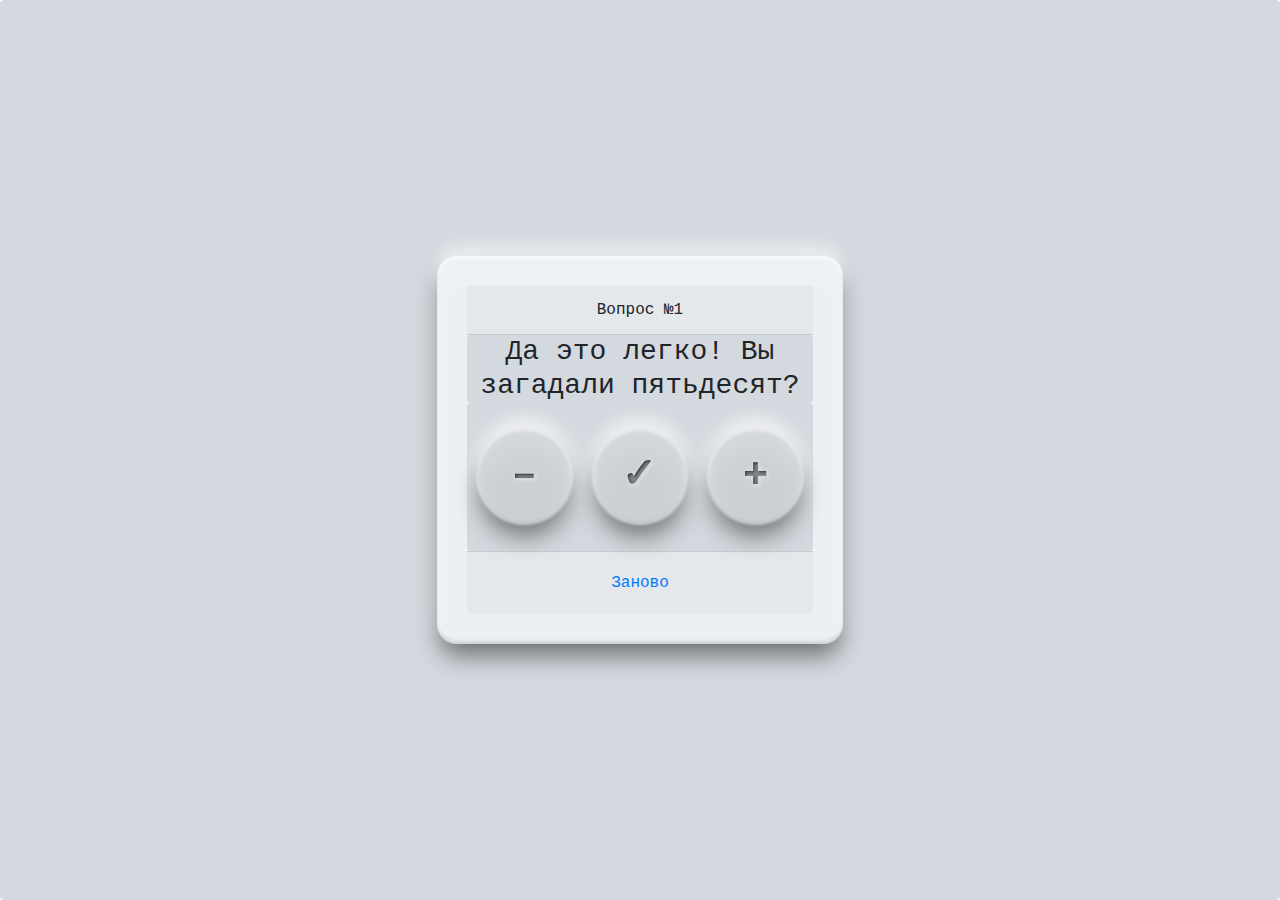
==== bjs/08_if_else/index.html @ c6ee9df1 "fix js for 08" ====
<!DOCTYPE html>
<html lang="en">
<head>
    <meta charset="UTF-8">
    <title>Угадайка</title>
    <link rel="stylesheet" href="https://stackpath.bootstrapcdn.com/bootstrap/4.4.1/css/bootstrap.min.css"
          integrity="sha384-Vkoo8x4CGsO3+Hhxv8T/Q5PaXtkKtu6ug5TOeNV6gBiFeWPGFN9MuhOf23Q9Ifjh" crossorigin="anonymous">
    <link href="https://fonts.googleapis.com/css2?family=Open+Sans" rel="stylesheet">
    <link rel="stylesheet" href="style.css" type="text/css"/>
</head>
<body>
<div class="card">
    <div class="row game-card align-items-center">
        <div class="col col-md-4 offset-md-4">
            <div class="card-body text-center">
                <div class="card-header">
                    <p class="m-0">Вопрос №<span id="orderNumberField">5</span></p>
                </div>
                <div class="card">
                    <div class="row no-gutters">
                        <div class="col">
                            <h3 class="card-title m-0"><span id="answerField">Вы загадали число 5?</span></h3>
                        </div>
                    </div>
                </div>
                <div class="card">
                    <div class="btn-group">
                      <div class="toggle">
                        <input type="checkbox" id="btnLess">
                        <span class="button"></span>
                        <span class="label">–</span>
                      </div>
                      <div class="toggle">
                        <input type="checkbox"  class="btn-success" id="btnEqual">
                        <span class="button"></span>
                        <span class="label">&#10003;</span>
                      </div>
                        <div class="toggle">
                          <input type="checkbox" id="btnOver">
                          <span class="button"></span>
                          <span class="label">+</span>
                        </div>
                    </div>
                </div>
                <div class="card-footer">
                    <button class="btn btn-link" id="btnRetry">Заново</button>
                </div>
            </div>
        </div>
    </div>
</div>


<script src="script.js"></script>

</body>
</html>
---- bjs/08_if_else/style.css ----
.game-card {
  height: 100vh;
}

.card-body{
  border-radius: 20px;
  padding: 30px;
  background: #ecf0f3;
  box-shadow: 0 15px 25px -4px rgba(0, 0, 0, 0.5), inset 0 -3px 4px -1px rgba(0, 0, 0, 0.2), 0 -10px 15px -1px rgba(255, 255, 255, 0.6), inset 0 3px 4px -1px rgba(255, 255, 255, 0.2), inset 0 0 5px 1px rgba(255, 255, 255, 0.8), inset 0 20px 30px 0 rgba(255, 255, 255, 0.2);
}

.card {
  background: #d4d9df;
  border: 0;
  font-family: 'Share Tech Mono', monospace;
}
 


/* кнопки */
/* https://codepen.io/soulwire/embed/neJZgM?height=300&theme-id=light&default-tab=result&slug-hash=neJZgM&user=soulwire&name=cp_embed_31#result-box
*/

.toggle input {
  opacity: 0;
  position: absolute;
  cursor: pointer;
  z-index: 1;
  height: 100%;
  width: 100%;
  left: 0;
  top: 0;
}

.toggle:before {
  box-shadow: 0 0 17.5px 8.75px #fff;
  border-radius: 118.3px;
  background: #fff;
  position: absolute;
  margin-left: -50.4px;
  margin-top: -50.4px;
  opacity: 0.2;
  content: "";
  height: 100.8px;
  width: 100.8px;
  left: 50%;
  top: 50%;
}

.toggle {  
  position: relative;
  height: 140px;
  width: 140px;
  margin: 4px;
}

.container {
  text-align: center;
  position: absolute;
  margin-top: -80px;
  width: 100%;
 /* top: 50%;*/
}

.toggle input:hover ~ .button {
  box-shadow: 0 15px 25px -4px rgba(0, 0, 0, 0.4), inset 0 -8px 25px -1px rgba(255, 255, 255, 0.9), 0 -10px 15px -1px rgba(255, 255, 255, 0.6), inset 0 8px 20px 0 rgba(0, 0, 0, 0.2), inset 0 0 5px 1px rgba(255, 255, 255, 0.6);
}

.toggle .button {
  -webkit-filter: blur(1px);
  -moz-filter: blur(1px);
  filter: blur(1px);
  transition: all 300ms cubic-bezier(0.23, 1, 0.32, 1);
  box-shadow: 0 15px 25px -4px rgba(0, 0, 0, 0.5), inset 0 -3px 4px -1px rgba(0, 0, 0, 0.2), 0 -10px 15px -1px rgba(255, 255, 255, 0.6), inset 0 3px 4px -1px rgba(255, 255, 255, 0.2), inset 0 0 5px 1px rgba(255, 255, 255, 0.8), inset 0 20px 30px 0 rgba(255, 255, 255, 0.2);
  border-radius: 96.32px;
  position: absolute;
  background: #ccd0d4;
  margin-left: -48.16px;
  margin-top: -48.16px;
  display: block;
  height: 96.32px;
  width: 96.32px;
  left: 50%;
  top: 50%;
}

.toggle input:hover ~ .label {
  font-size: 40px;
  color: rgba(0, 0, 0, 0.4);
}

.toggle .label {
  transition: color 300ms ease-out;
  text-shadow: 1px 1px 3px #ccd0d4, 0 0 0 rgba(0, 0, 0, 0.8), 1px 1px 4px #fff;
  line-height: 139px;
  text-align: center;
  position: absolute;
  font-weight: 700;
  font-size: 42px;
  display: block;
  opacity: 0.9;
  height: 100%;
  width: 100%;
  color: rgba(0, 0, 0, 0.4);
}


.btn-success {
  color: #fff;
  background-color: #7abd89;
  border-color: #7abd89;
}

.btn-success:hover {
  color: #7abd89;
  background-color: #fff;
  border-color: #7abd89;
}

.btn-success:focus, .btn-success.focus {
  color: #7abd89;
  background-color: #fff;
  border-color: #7abd89;
  box-shadow: 0 0 0 0.2rem rgba(72, 180, 97, 0.5);
}
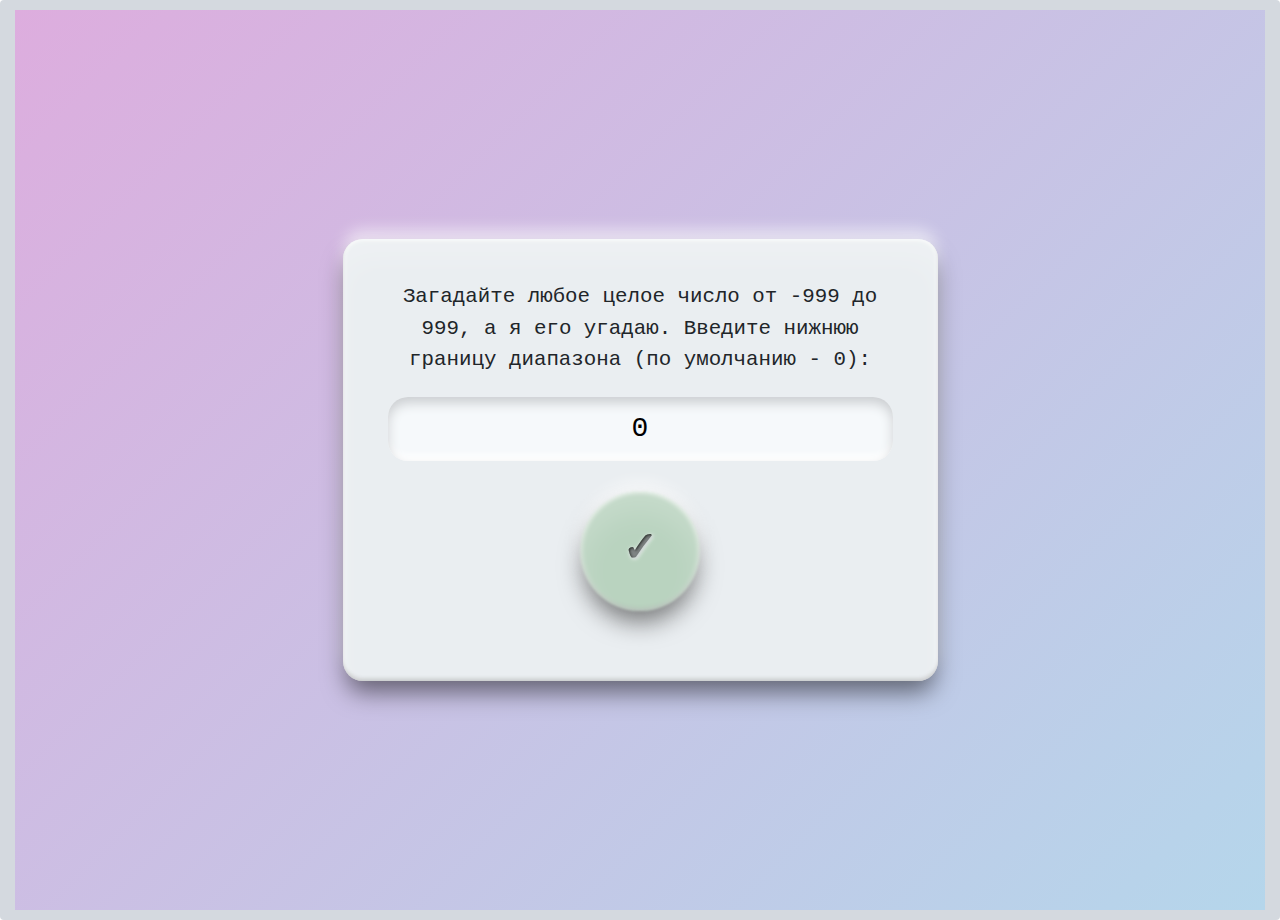
==== commit ac3d30b9: "add styles for 08" ====
--- a/bjs/08_if_else/index.html
+++ b/bjs/08_if_else/index.html
@@ -11,46 +11,118 @@
 <body>
 <div class="card">
     <div class="row game-card align-items-center">
-        <div class="col col-md-4 offset-md-4">
+        <div class="col col-md-6 offset-md-3">
             <div class="card-body text-center">
-                <div class="card-header">
-                    <p class="m-0">Вопрос №<span id="orderNumberField">5</span></p>
+
+                <div id="alert">
+                    <div class="card-header">
+                        <p class="m-0"><b>Ошибка:</b> минимальное число меньше или равно максимальному!</p>
+                    </div> 
                 </div>
-                <div class="card">
-                    <div class="row no-gutters">
-                        <div class="col">
-                            <h3 class="card-title m-0"><span id="answerField">Вы загадали число 5?</span></h3>
+                
+                <div id="hideMin">
+                    <div class="card-header">
+                        <p class="m-0">Загадайте любое целое число от -999 до 999, а я его угадаю. Введите нижнюю границу диапазона (по умолчанию - 0):</p>
+                    </div>  
+                    <div class="">
+                        <div class="row no-gutters">
+                            <div class="col">
+                                <h3 class="card-title m-0">
+                                <input class="textField" id="answerMin" value="0">
+                                </h3>
+                            </div>
+                        </div>
+                    </div>
+                    <div class="">
+                        <div class="btn-group row">                      
+                        <div class="toggle success">                        
+                            <input type="checkbox"  class="btn-success" id="btnMin">
+                            <span class="button"></span>
+                            <span class="label">&#10003;</span>                        
+                        </div>                       
                         </div>
                     </div>
                 </div>
-                <div class="card">
-                    <div class="btn-group">
-                      <div class="toggle">
-                        <input type="checkbox" id="btnLess">
-                        <span class="button"></span>
-                        <span class="label">–</span>
-                      </div>
-                      <div class="toggle">
-                        <input type="checkbox"  class="btn-success" id="btnEqual">
-                        <span class="button"></span>
-                        <span class="label">&#10003;</span>
-                      </div>
-                        <div class="toggle">
-                          <input type="checkbox" id="btnOver">
-                          <span class="button"></span>
-                          <span class="label">+</span>
+
+                <div id="hideMax">                    
+                    <div class="card-header">
+                        <p class="m-0">А теперь - верхнюю границу диапазона (по умолчанию - 100):</p>
+                    </div>  
+                    <div class="">
+                        <div class="row no-gutters">
+                            <div class="col">
+                                <h3 class="card-title m-0">
+                                <input class="textField" id="answerMax" value="100">
+                                </h3>
+                            </div>
+                        </div>
+                    </div>
+                    <div class="">
+                        <div class="btn-group row">                      
+                        <div class="toggle success">                        
+                            <input type="checkbox"  class="btn-success" id="btnMax">
+                            <span class="button"></span>
+                            <span class="label">&#10003;</span>                        
+                        </div>                       
                         </div>
                     </div>
                 </div>
-                <div class="card-footer">
-                    <button class="btn btn-link" id="btnRetry">Заново</button>
+
+                <div id="hideMain">           
+                    <div class="card-header">
+                        <p class="m-0">Вопрос №<span id="orderNumberField">5</span></p>
+                    </div>
+                    <div class="">
+                        <div class="row no-gutters">
+                            <div class="col">
+                                <h3 class="card-title m-0">
+                                <span class="textField" id="answerField">Вы загадали число 5?</span>
+                                </h3>
+                            </div>
+                        </div>
+                    </div>
+                    <div class="">
+                        <div class="btn-group row">
+                        <div class="toggle col-3">
+                            <input type="checkbox" id="btnLess">
+                            <span class="tooltip-text">Нет, меньше</span>
+                            <span class="button"></span>
+                            <span class="label">–</span>
+                        </div>
+                        <div class="toggle col-6 success">                        
+                            <input type="checkbox"  class="btn-success" id="btnEqual">
+                            <span class="tooltip-text">Верно!</span>
+                            <span class="button"></span>
+                            <span class="label">&#10003;</span>                        
+                        </div>
+                            <div class="toggle col-3">
+                            <input type="checkbox" id="btnOver">
+                            <span class="tooltip-text">Нет, больше</span>
+                            <span class="button"></span>
+                            <span class="label">+</span>
+                            </div>
+                        </div>
+                    </div>                   
                 </div>
+
+                <div id="hideRetry">  
+                    <div class="card-footer">
+                        <a class="btn-slide" href="#" id="btnRetry">
+                            <span class="circle">
+                            <i class="fa fa-save"></i>
+                            </span>
+                        
+                            <span class="title" >Начать заново</span>
+                            <span class="title title-hover">Поехали!</span>
+                            </a>                       
+                    </div>
+                </div>
+
             </div>
         </div>
     </div>
 </div>
 
-
 <script src="script.js"></script>
 
 </body>
--- a/bjs/08_if_else/style.css
+++ b/bjs/08_if_else/style.css
@@ -1,12 +1,24 @@
 .game-card {
   height: 100vh;
+  background: linear-gradient(135deg, #ddadde 0%,#b5d6eb 100%);
+  font-size: 1.3rem;
+}
+
+.card-header {
+  background-color: #eaeef1;
+  border-bottom: 0;
 }
 
 .card-body{
   border-radius: 20px;
   padding: 30px;
-  background: #ecf0f3;
+  background: #eaeef1;
   box-shadow: 0 15px 25px -4px rgba(0, 0, 0, 0.5), inset 0 -3px 4px -1px rgba(0, 0, 0, 0.2), 0 -10px 15px -1px rgba(255, 255, 255, 0.6), inset 0 3px 4px -1px rgba(255, 255, 255, 0.2), inset 0 0 5px 1px rgba(255, 255, 255, 0.8), inset 0 20px 30px 0 rgba(255, 255, 255, 0.2);
+}
+
+.card-footer {
+  background-color: #eaeef1; 
+  border-top: 0;
 }
 
 .card {
@@ -15,6 +27,46 @@
   font-family: 'Share Tech Mono', monospace;
 }
  
+.row {
+  margin: 10px 15px;
+}
+
+/* для поля с выводом текста */
+.textField {
+  background: #f6f9fb;
+  padding: 15px 20px;
+  height: auto;
+  border-radius: 20px;
+  border: 0;
+  box-shadow: inset 0px 6px 12px #cbced1, inset 0px -6px 6px white;
+  display: block;
+  width: 100%;
+  text-align: center;
+}
+
+/* всплывающие подсказки */
+.tooltip-text {
+  background-color: #333333;
+  color: #FFFFFF;
+  font-size: 17px;
+  line-height: 20px;
+  font-weight: 400;
+  text-transform: none;
+  padding: 8px 12px;
+  border-radius: 10px;
+  width: 135px;
+  position: absolute;
+  top: 100%;
+  left: 50%;
+  z-index: 1;
+  transform: translateX(-50%);
+  display: none; 
+}
+
+.toggle input:hover + .tooltip-text {
+  display: block;
+}
+
 
 
 /* кнопки */
@@ -34,15 +86,15 @@
 
 .toggle:before {
   box-shadow: 0 0 17.5px 8.75px #fff;
-  border-radius: 118.3px;
+  border-radius: 120px;
   background: #fff;
   position: absolute;
-  margin-left: -50.4px;
-  margin-top: -50.4px;
+  margin-left: -50px;
+  margin-top: -50px;
   opacity: 0.2;
   content: "";
-  height: 100.8px;
-  width: 100.8px;
+  height: 100px;
+  width: 100px;
   left: 50%;
   top: 50%;
 }
@@ -51,16 +103,8 @@
   position: relative;
   height: 140px;
   width: 140px;
-  margin: 4px;
-}
-
-.container {
-  text-align: center;
-  position: absolute;
-  margin-top: -80px;
-  width: 100%;
- /* top: 50%;*/
-}
+}
+
 
 .toggle input:hover ~ .button {
   box-shadow: 0 15px 25px -4px rgba(0, 0, 0, 0.4), inset 0 -8px 25px -1px rgba(255, 255, 255, 0.9), 0 -10px 15px -1px rgba(255, 255, 255, 0.6), inset 0 8px 20px 0 rgba(0, 0, 0, 0.2), inset 0 0 5px 1px rgba(255, 255, 255, 0.6);
@@ -72,14 +116,14 @@
   filter: blur(1px);
   transition: all 300ms cubic-bezier(0.23, 1, 0.32, 1);
   box-shadow: 0 15px 25px -4px rgba(0, 0, 0, 0.5), inset 0 -3px 4px -1px rgba(0, 0, 0, 0.2), 0 -10px 15px -1px rgba(255, 255, 255, 0.6), inset 0 3px 4px -1px rgba(255, 255, 255, 0.2), inset 0 0 5px 1px rgba(255, 255, 255, 0.8), inset 0 20px 30px 0 rgba(255, 255, 255, 0.2);
-  border-radius: 96.32px;
+  border-radius: 100px;
   position: absolute;
   background: #ccd0d4;
-  margin-left: -48.16px;
-  margin-top: -48.16px;
-  display: block;
-  height: 96.32px;
-  width: 96.32px;
+  margin-left: -50px;
+  margin-top: -50px;
+  display: block;
+  height: 100px;
+  width: 100px;
   left: 50%;
   top: 50%;
 }
@@ -94,7 +138,7 @@
   text-shadow: 1px 1px 3px #ccd0d4, 0 0 0 rgba(0, 0, 0, 0.8), 1px 1px 4px #fff;
   line-height: 139px;
   text-align: center;
-  position: absolute;
+  /*position: absolute;*/
   font-weight: 700;
   font-size: 42px;
   display: block;
@@ -104,23 +148,76 @@
   color: rgba(0, 0, 0, 0.4);
 }
 
-
-.btn-success {
-  color: #fff;
-  background-color: #7abd89;
-  border-color: #7abd89;
-}
-
-.btn-success:hover {
-  color: #7abd89;
-  background-color: #fff;
-  border-color: #7abd89;
-}
-
-.btn-success:focus, .btn-success.focus {
-  color: #7abd89;
-  background-color: #fff;
-  border-color: #7abd89;
-  box-shadow: 0 0 0 0.2rem rgba(72, 180, 97, 0.5);
-}
-
+.success {
+  z-index: 1000;
+  height: 160px;
+  width: 160px;
+}
+
+.success .button {
+  height: 120px;
+  width: 120px;
+  border-radius: 120px;
+  margin-left: -60px;
+  margin-top: -70px;
+  background-color: #b9d3bf;
+}
+
+
+
+/* кнопки-слайдеры */
+/*https://codepen.io/Ajeet_Kumar/embed/yLKBBNJ?height=550&theme-id=light&default-tab=result&slug-hash=yLKBBNJ&user=Ajeet_Kumar&name=cp_embed_52#result-box*/
+
+.btn-slide { 
+    position: relative;
+    display: inline-block; 
+    height: 50px;
+    width: 260px;
+    line-height: 50px;
+    margin: 25px 0;
+    padding: 0px;
+    border-radius: 25px;
+    box-shadow: 0 15px 25px -4px rgba(0, 0, 0, 0.5), inset 0 -3px 4px -1px rgba(0, 0, 0, 0.2), 0 -10px 15px -1px rgba(255, 255, 255, 0.6), inset 0 3px 4px -1px rgba(255, 255, 255, 0.2), inset 0 0 5px 1px rgba(255, 255, 255, 0.8), inset 0 20px 30px 0 rgba(255, 255, 255, 0.2);
+    background: linear-gradient(135deg, #e570e7 0%,#79f1fc 100%);
+        }
+        
+.btn-slide:active { 
+    box-shadow: 0 15px 25px -4px rgba(0, 0, 0, 0.5), inset 0 -3px 4px -1px rgba(0, 0, 0, 0.2), 0 -10px 15px -1px rgba(255, 255, 255, 0.6), inset 0 3px 4px -1px rgba(255, 255, 255, 0.2), inset 0 0 5px 1px rgba(255, 255, 255, 0.8), inset 0 20px 30px 0 rgba(255, 255, 255, 0.2);
+    -webkit-transform: scale(0.98);
+    transform: scale(0.96); 
+  }
+    
+.btn-slide:hover { 
+    background: linear-gradient(-135deg, #e570e7 0%,#79f1fc 100%); 
+  }
+        
+.btn-slide span.circle { 
+    display: block;
+    background-color: #f6f9fb;
+    position: absolute;
+    margin: 5px;
+    height: 40px; 
+    width: 40px;
+    top: 0; left: 0;
+    border-radius: 50%;
+    transition: all 1.0s ease;
+ }
+        
+.btn-slide:hover span.circle { 
+    left: 100%;
+    margin-left: -45px;
+    background-color: #f6f9fb;  
+  }
+        
+.btn-slide span.title { 
+    position: absolute;
+    left: 70px;
+    font-size: 20px;
+    letter-spacing: 1px;
+    color: #f6f9fb;
+    transition: all 0.5s linear; 
+ }
+        
+.btn-slide span.title-hover { opacity: 0;}
+.btn-slide:hover span.title { opacity: 0; }
+.btn-slide:hover span.title-hover { opacity: 1; left: 60px; }   